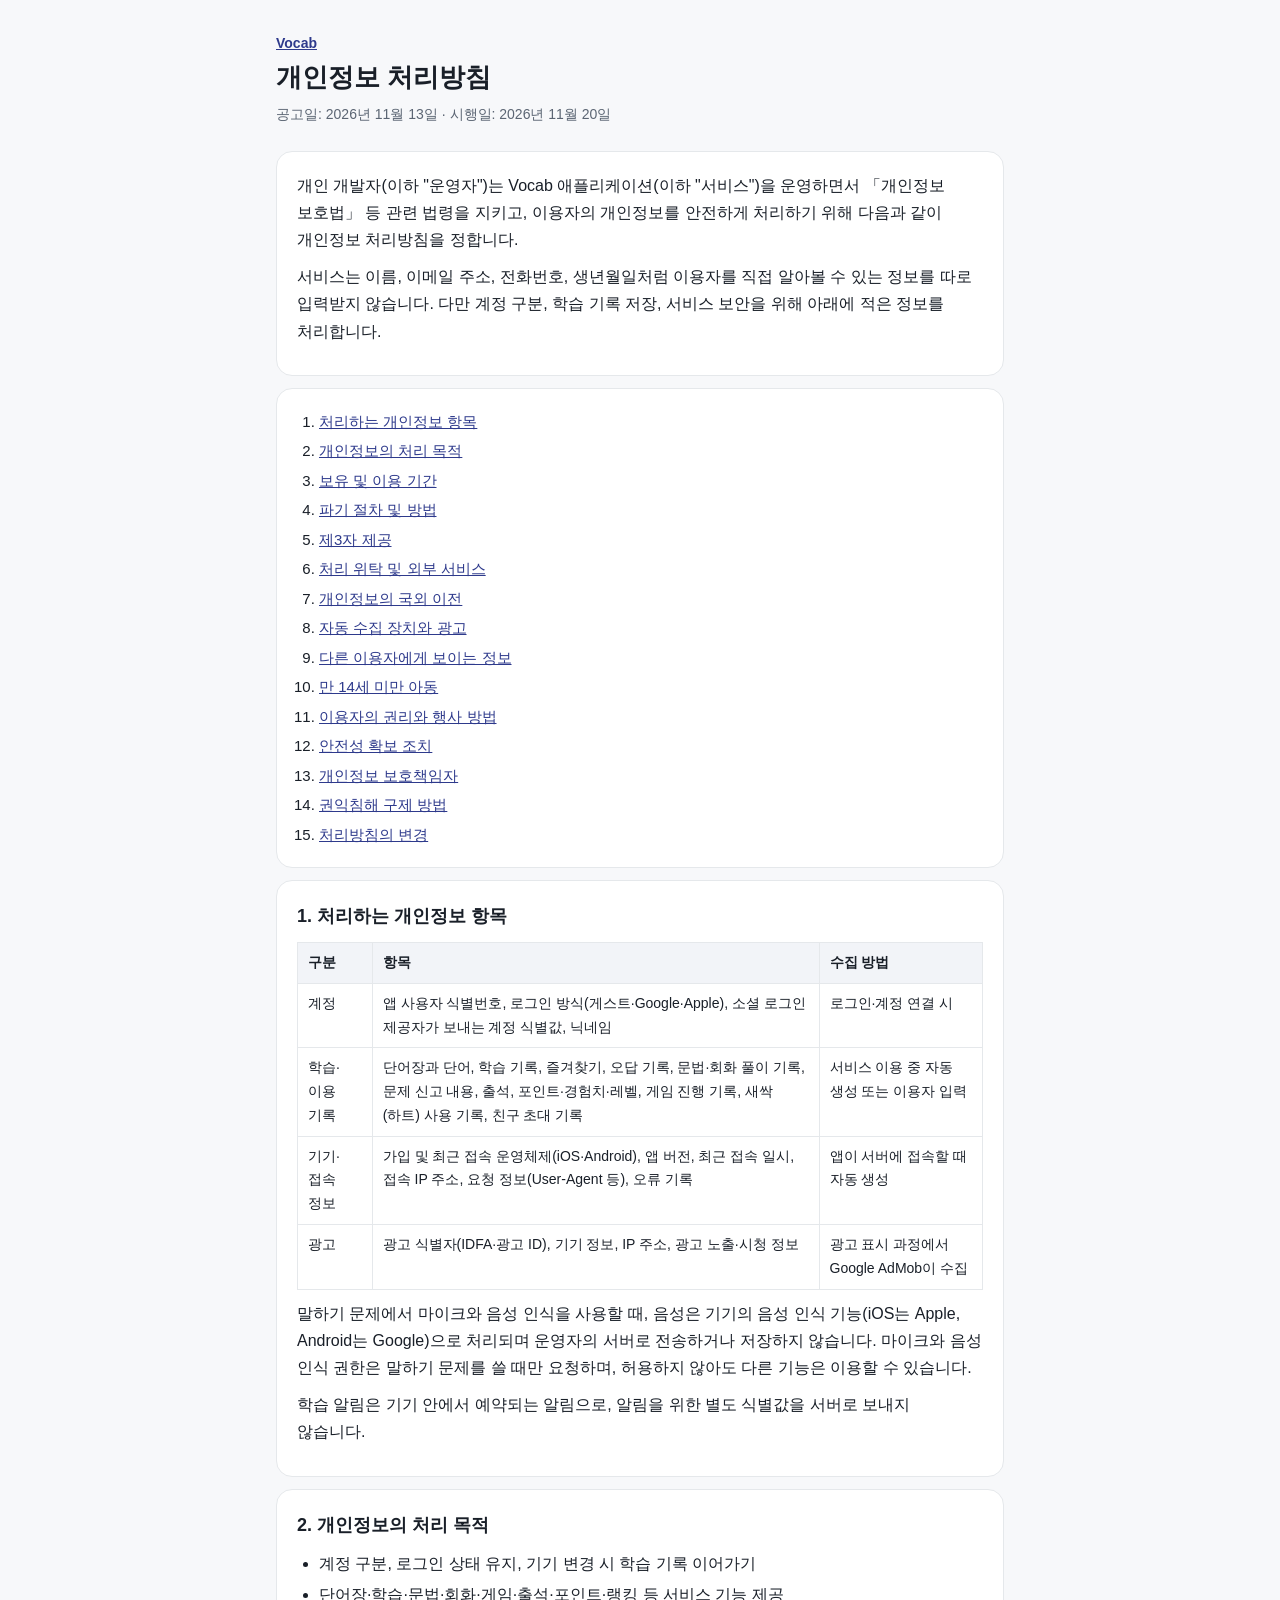
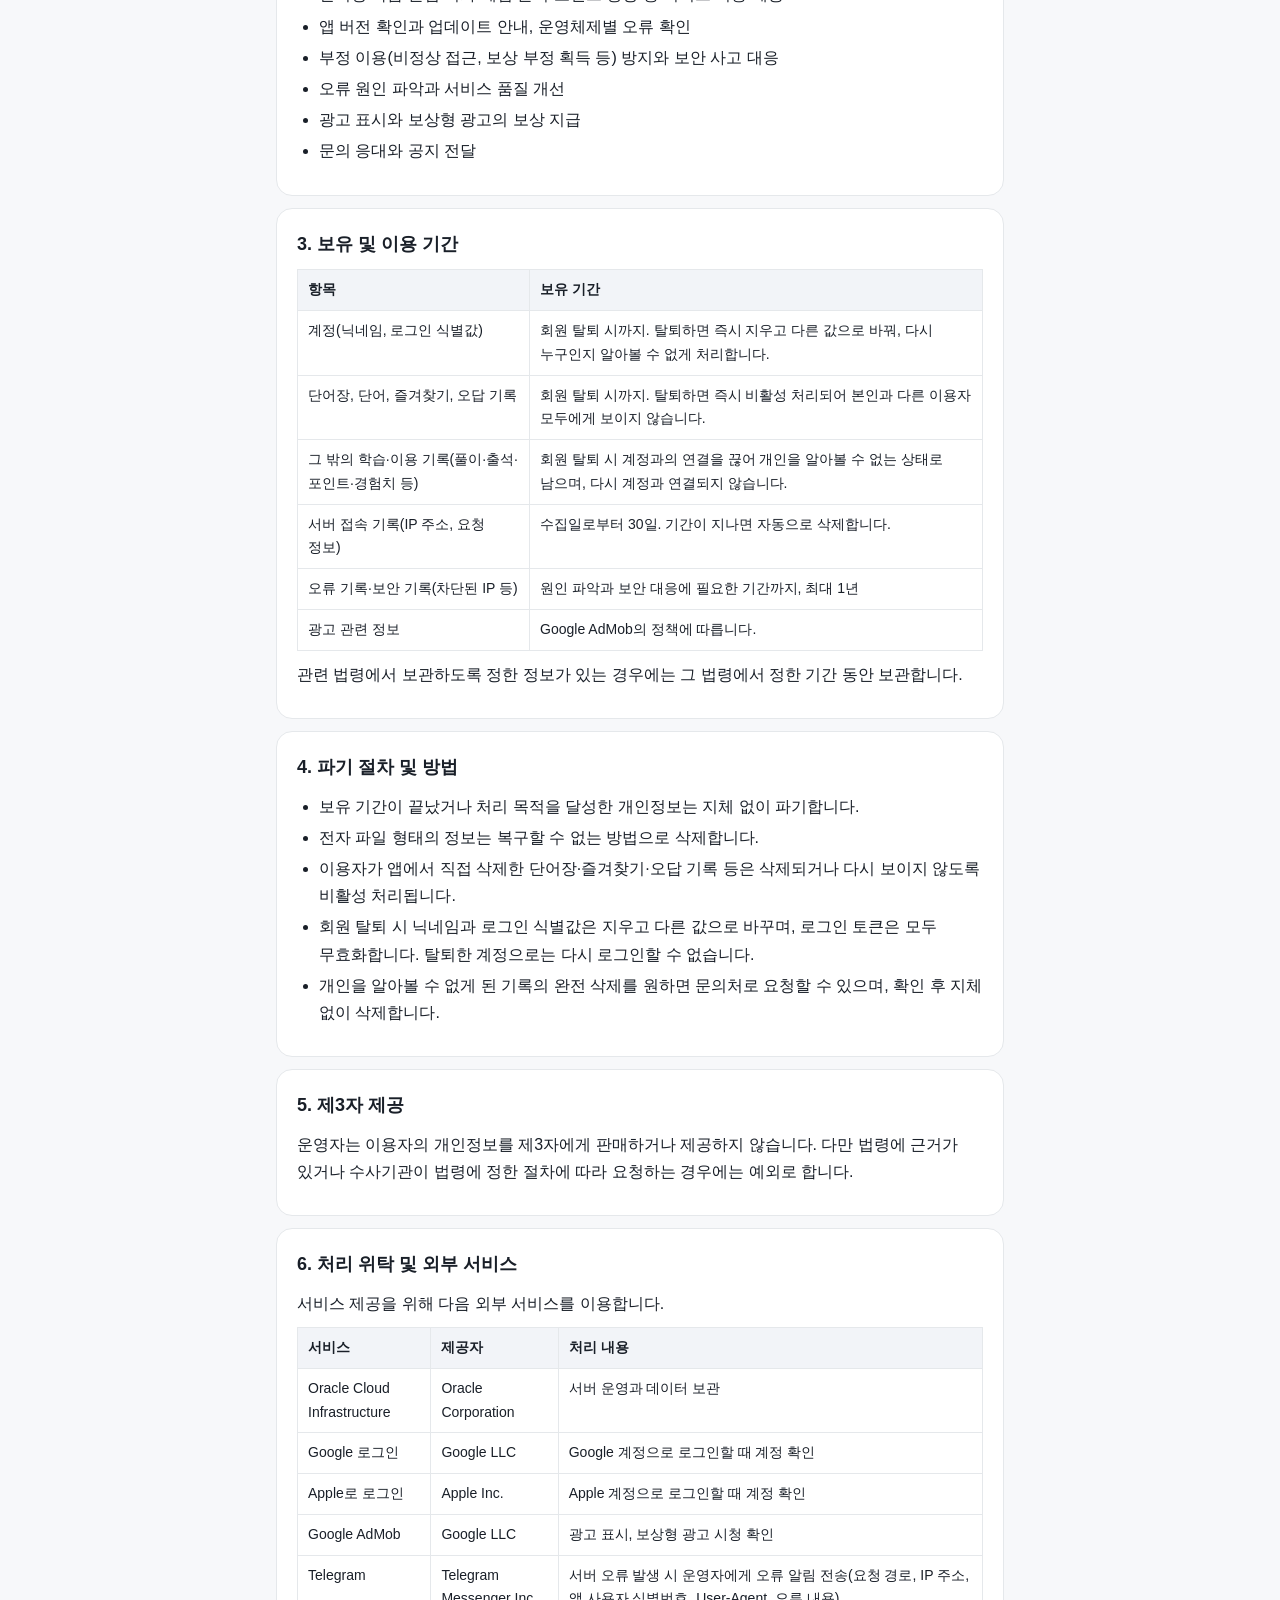
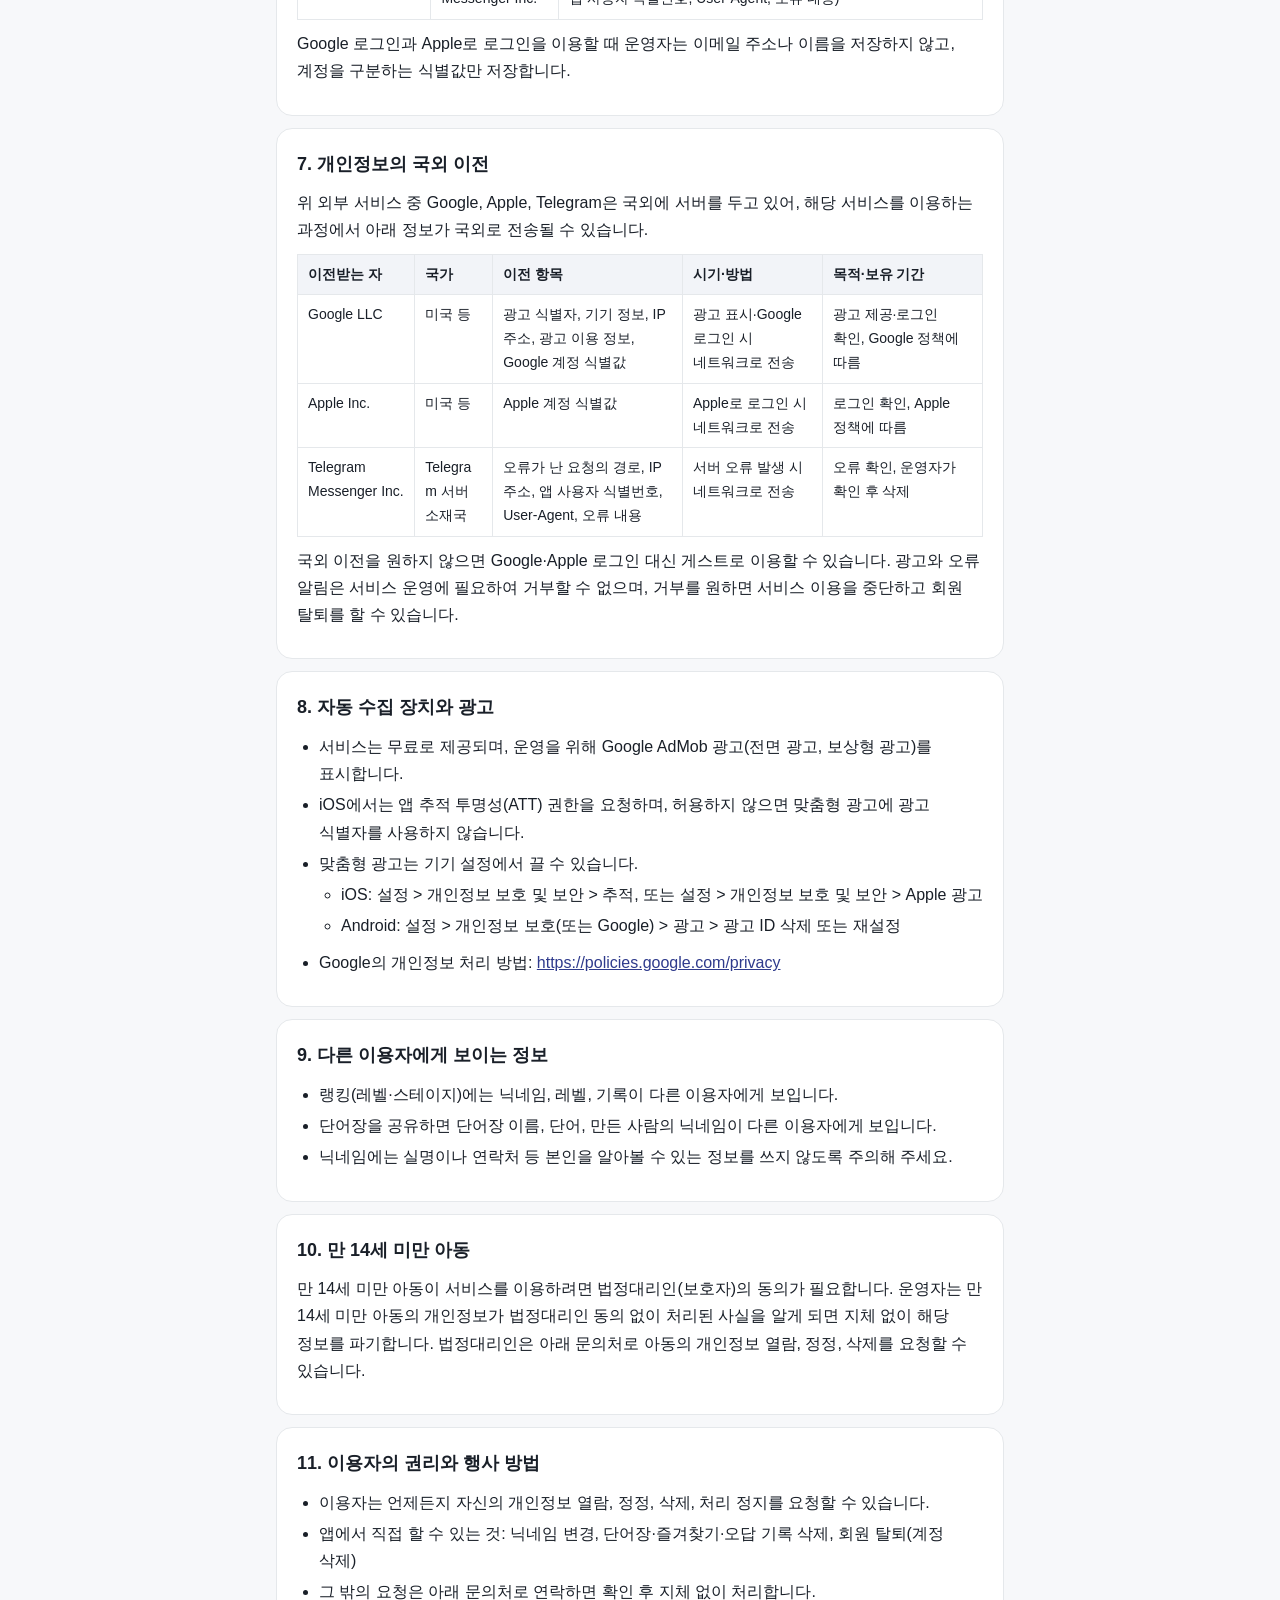
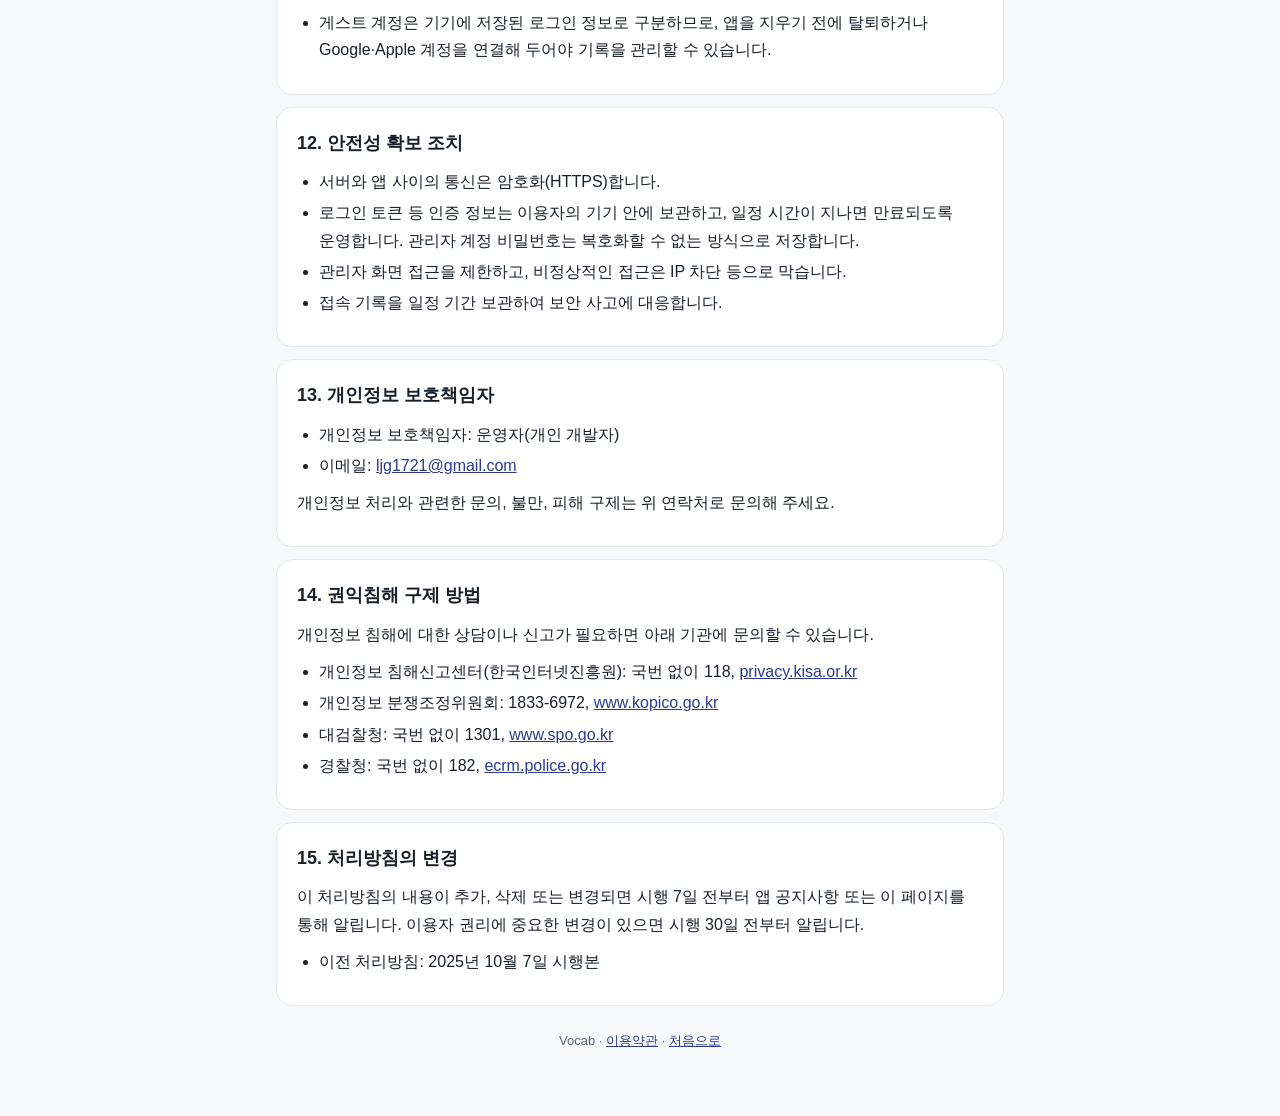
==== privacy.html @ 6ffd64c1 "이용약관·개인정보 처리방침 페이지 Co-Authored-By: Claude Opus 5.5 <noreply@anthropic.com> Claude-Session: https://c" ====
<!doctype html>
<html lang="ko">
<head>
<meta charset="utf-8">
<meta name="viewport" content="width=device-width, initial-scale=1">
<title>Vocab 개인정보 처리방침</title>
<meta name="description" content="Vocab 앱 개인정보 처리방침">
<link rel="stylesheet" href="style.css">
</head>
<body>
<main>
  <header class="doc">
    <div class="app"><a href="./">Vocab</a></div>
    <h1>개인정보 처리방침</h1>
    <div class="dates">공고일: 2026년 11월 13일 · 시행일: 2026년 11월 20일</div>
  </header>

  <div class="intro">
    <p>개인 개발자(이하 "운영자")는 Vocab 애플리케이션(이하 "서비스")을 운영하면서 「개인정보 보호법」 등 관련 법령을 지키고, 이용자의 개인정보를 안전하게 처리하기 위해 다음과 같이 개인정보 처리방침을 정합니다.</p>
    <p>서비스는 이름, 이메일 주소, 전화번호, 생년월일처럼 이용자를 직접 알아볼 수 있는 정보를 따로 입력받지 않습니다. 다만 계정 구분, 학습 기록 저장, 서비스 보안을 위해 아래에 적은 정보를 처리합니다.</p>
  </div>

  <nav class="toc" aria-label="목차">
    <ol>
      <li><a href="#s1">처리하는 개인정보 항목</a></li>
      <li><a href="#s2">개인정보의 처리 목적</a></li>
      <li><a href="#s3">보유 및 이용 기간</a></li>
      <li><a href="#s4">파기 절차 및 방법</a></li>
      <li><a href="#s5">제3자 제공</a></li>
      <li><a href="#s6">처리 위탁 및 외부 서비스</a></li>
      <li><a href="#s7">개인정보의 국외 이전</a></li>
      <li><a href="#s8">자동 수집 장치와 광고</a></li>
      <li><a href="#s9">다른 이용자에게 보이는 정보</a></li>
      <li><a href="#s10">만 14세 미만 아동</a></li>
      <li><a href="#s11">이용자의 권리와 행사 방법</a></li>
      <li><a href="#s12">안전성 확보 조치</a></li>
      <li><a href="#s13">개인정보 보호책임자</a></li>
      <li><a href="#s14">권익침해 구제 방법</a></li>
      <li><a href="#s15">처리방침의 변경</a></li>
    </ol>
  </nav>

  <section id="s1">
    <h2>1. 처리하는 개인정보 항목</h2>
    <table>
      <thead><tr><th>구분</th><th>항목</th><th>수집 방법</th></tr></thead>
      <tbody>
        <tr><td>계정</td><td>앱 사용자 식별번호, 로그인 방식(게스트·Google·Apple), 소셜 로그인 제공자가 보내는 계정 식별값, 닉네임</td><td>로그인·계정 연결 시</td></tr>
        <tr><td>학습·이용 기록</td><td>단어장과 단어, 학습 기록, 즐겨찾기, 오답 기록, 문법·회화 풀이 기록, 문제 신고 내용, 출석, 포인트·경험치·레벨, 게임 진행 기록, 새싹(하트) 사용 기록, 친구 초대 기록</td><td>서비스 이용 중 자동 생성 또는 이용자 입력</td></tr>
        <tr><td>기기·접속 정보</td><td>가입 및 최근 접속 운영체제(iOS·Android), 앱 버전, 최근 접속 일시, 접속 IP 주소, 요청 정보(User-Agent 등), 오류 기록</td><td>앱이 서버에 접속할 때 자동 생성</td></tr>
        <tr><td>광고</td><td>광고 식별자(IDFA·광고 ID), 기기 정보, IP 주소, 광고 노출·시청 정보</td><td>광고 표시 과정에서 Google AdMob이 수집</td></tr>
      </tbody>
    </table>
    <p>말하기 문제에서 마이크와 음성 인식을 사용할 때, 음성은 기기의 음성 인식 기능(iOS는 Apple, Android는 Google)으로 처리되며 운영자의 서버로 전송하거나 저장하지 않습니다. 마이크와 음성 인식 권한은 말하기 문제를 쓸 때만 요청하며, 허용하지 않아도 다른 기능은 이용할 수 있습니다.</p>
    <p>학습 알림은 기기 안에서 예약되는 알림으로, 알림을 위한 별도 식별값을 서버로 보내지 않습니다.</p>
  </section>

  <section id="s2">
    <h2>2. 개인정보의 처리 목적</h2>
    <ul>
      <li>계정 구분, 로그인 상태 유지, 기기 변경 시 학습 기록 이어가기</li>
      <li>단어장·학습·문법·회화·게임·출석·포인트·랭킹 등 서비스 기능 제공</li>
      <li>앱 버전 확인과 업데이트 안내, 운영체제별 오류 확인</li>
      <li>부정 이용(비정상 접근, 보상 부정 획득 등) 방지와 보안 사고 대응</li>
      <li>오류 원인 파악과 서비스 품질 개선</li>
      <li>광고 표시와 보상형 광고의 보상 지급</li>
      <li>문의 응대와 공지 전달</li>
    </ul>
  </section>

  <section id="s3">
    <h2>3. 보유 및 이용 기간</h2>
    <table>
      <thead><tr><th>항목</th><th>보유 기간</th></tr></thead>
      <tbody>
        <tr><td>계정(닉네임, 로그인 식별값)</td><td>회원 탈퇴 시까지. 탈퇴하면 즉시 지우고 다른 값으로 바꿔, 다시 누구인지 알아볼 수 없게 처리합니다.</td></tr>
        <tr><td>단어장, 단어, 즐겨찾기, 오답 기록</td><td>회원 탈퇴 시까지. 탈퇴하면 즉시 비활성 처리되어 본인과 다른 이용자 모두에게 보이지 않습니다.</td></tr>
        <tr><td>그 밖의 학습·이용 기록(풀이·출석·포인트·경험치 등)</td><td>회원 탈퇴 시 계정과의 연결을 끊어 개인을 알아볼 수 없는 상태로 남으며, 다시 계정과 연결되지 않습니다.</td></tr>
        <tr><td>서버 접속 기록(IP 주소, 요청 정보)</td><td>수집일로부터 30일. 기간이 지나면 자동으로 삭제합니다.</td></tr>
        <tr><td>오류 기록·보안 기록(차단된 IP 등)</td><td>원인 파악과 보안 대응에 필요한 기간까지, 최대 1년</td></tr>
        <tr><td>광고 관련 정보</td><td>Google AdMob의 정책에 따릅니다.</td></tr>
      </tbody>
    </table>
    <p>관련 법령에서 보관하도록 정한 정보가 있는 경우에는 그 법령에서 정한 기간 동안 보관합니다.</p>
  </section>

  <section id="s4">
    <h2>4. 파기 절차 및 방법</h2>
    <ul>
      <li>보유 기간이 끝났거나 처리 목적을 달성한 개인정보는 지체 없이 파기합니다.</li>
      <li>전자 파일 형태의 정보는 복구할 수 없는 방법으로 삭제합니다.</li>
      <li>이용자가 앱에서 직접 삭제한 단어장·즐겨찾기·오답 기록 등은 삭제되거나 다시 보이지 않도록 비활성 처리됩니다.</li>
      <li>회원 탈퇴 시 닉네임과 로그인 식별값은 지우고 다른 값으로 바꾸며, 로그인 토큰은 모두 무효화합니다. 탈퇴한 계정으로는 다시 로그인할 수 없습니다.</li>
      <li>개인을 알아볼 수 없게 된 기록의 완전 삭제를 원하면 문의처로 요청할 수 있으며, 확인 후 지체 없이 삭제합니다.</li>
    </ul>
  </section>

  <section id="s5">
    <h2>5. 제3자 제공</h2>
    <p>운영자는 이용자의 개인정보를 제3자에게 판매하거나 제공하지 않습니다. 다만 법령에 근거가 있거나 수사기관이 법령에 정한 절차에 따라 요청하는 경우에는 예외로 합니다.</p>
  </section>

  <section id="s6">
    <h2>6. 처리 위탁 및 외부 서비스</h2>
    <p>서비스 제공을 위해 다음 외부 서비스를 이용합니다.</p>
    <table>
      <thead><tr><th>서비스</th><th>제공자</th><th>처리 내용</th></tr></thead>
      <tbody>
        <tr><td>Oracle Cloud Infrastructure</td><td>Oracle Corporation</td><td>서버 운영과 데이터 보관</td></tr>
        <tr><td>Google 로그인</td><td>Google LLC</td><td>Google 계정으로 로그인할 때 계정 확인</td></tr>
        <tr><td>Apple로 로그인</td><td>Apple Inc.</td><td>Apple 계정으로 로그인할 때 계정 확인</td></tr>
        <tr><td>Google AdMob</td><td>Google LLC</td><td>광고 표시, 보상형 광고 시청 확인</td></tr>
        <tr><td>Telegram</td><td>Telegram Messenger Inc.</td><td>서버 오류 발생 시 운영자에게 오류 알림 전송(요청 경로, IP 주소, 앱 사용자 식별번호, User-Agent, 오류 내용)</td></tr>
      </tbody>
    </table>
    <p>Google 로그인과 Apple로 로그인을 이용할 때 운영자는 이메일 주소나 이름을 저장하지 않고, 계정을 구분하는 식별값만 저장합니다.</p>
  </section>

  <section id="s7">
    <h2>7. 개인정보의 국외 이전</h2>
    <p>위 외부 서비스 중 Google, Apple, Telegram은 국외에 서버를 두고 있어, 해당 서비스를 이용하는 과정에서 아래 정보가 국외로 전송될 수 있습니다.</p>
    <table>
      <thead><tr><th>이전받는 자</th><th>국가</th><th>이전 항목</th><th>시기·방법</th><th>목적·보유 기간</th></tr></thead>
      <tbody>
        <tr><td>Google LLC</td><td>미국 등</td><td>광고 식별자, 기기 정보, IP 주소, 광고 이용 정보, Google 계정 식별값</td><td>광고 표시·Google 로그인 시 네트워크로 전송</td><td>광고 제공·로그인 확인, Google 정책에 따름</td></tr>
        <tr><td>Apple Inc.</td><td>미국 등</td><td>Apple 계정 식별값</td><td>Apple로 로그인 시 네트워크로 전송</td><td>로그인 확인, Apple 정책에 따름</td></tr>
        <tr><td>Telegram Messenger Inc.</td><td>Telegram 서버 소재국</td><td>오류가 난 요청의 경로, IP 주소, 앱 사용자 식별번호, User-Agent, 오류 내용</td><td>서버 오류 발생 시 네트워크로 전송</td><td>오류 확인, 운영자가 확인 후 삭제</td></tr>
      </tbody>
    </table>
    <p>국외 이전을 원하지 않으면 Google·Apple 로그인 대신 게스트로 이용할 수 있습니다. 광고와 오류 알림은 서비스 운영에 필요하여 거부할 수 없으며, 거부를 원하면 서비스 이용을 중단하고 회원 탈퇴를 할 수 있습니다.</p>
  </section>

  <section id="s8">
    <h2>8. 자동 수집 장치와 광고</h2>
    <ul>
      <li>서비스는 무료로 제공되며, 운영을 위해 Google AdMob 광고(전면 광고, 보상형 광고)를 표시합니다.</li>
      <li>iOS에서는 앱 추적 투명성(ATT) 권한을 요청하며, 허용하지 않으면 맞춤형 광고에 광고 식별자를 사용하지 않습니다.</li>
      <li>맞춤형 광고는 기기 설정에서 끌 수 있습니다.
        <ul>
          <li>iOS: 설정 &gt; 개인정보 보호 및 보안 &gt; 추적, 또는 설정 &gt; 개인정보 보호 및 보안 &gt; Apple 광고</li>
          <li>Android: 설정 &gt; 개인정보 보호(또는 Google) &gt; 광고 &gt; 광고 ID 삭제 또는 재설정</li>
        </ul>
      </li>
      <li>Google의 개인정보 처리 방법: <a href="https://policies.google.com/privacy" rel="noopener">https://policies.google.com/privacy</a></li>
    </ul>
  </section>

  <section id="s9">
    <h2>9. 다른 이용자에게 보이는 정보</h2>
    <ul>
      <li>랭킹(레벨·스테이지)에는 닉네임, 레벨, 기록이 다른 이용자에게 보입니다.</li>
      <li>단어장을 공유하면 단어장 이름, 단어, 만든 사람의 닉네임이 다른 이용자에게 보입니다.</li>
      <li>닉네임에는 실명이나 연락처 등 본인을 알아볼 수 있는 정보를 쓰지 않도록 주의해 주세요.</li>
    </ul>
  </section>

  <section id="s10">
    <h2>10. 만 14세 미만 아동</h2>
    <p>만 14세 미만 아동이 서비스를 이용하려면 법정대리인(보호자)의 동의가 필요합니다. 운영자는 만 14세 미만 아동의 개인정보가 법정대리인 동의 없이 처리된 사실을 알게 되면 지체 없이 해당 정보를 파기합니다. 법정대리인은 아래 문의처로 아동의 개인정보 열람, 정정, 삭제를 요청할 수 있습니다.</p>
  </section>

  <section id="s11">
    <h2>11. 이용자의 권리와 행사 방법</h2>
    <ul>
      <li>이용자는 언제든지 자신의 개인정보 열람, 정정, 삭제, 처리 정지를 요청할 수 있습니다.</li>
      <li>앱에서 직접 할 수 있는 것: 닉네임 변경, 단어장·즐겨찾기·오답 기록 삭제, 회원 탈퇴(계정 삭제)</li>
      <li>그 밖의 요청은 아래 문의처로 연락하면 확인 후 지체 없이 처리합니다.</li>
      <li>게스트 계정은 기기에 저장된 로그인 정보로 구분하므로, 앱을 지우기 전에 탈퇴하거나 Google·Apple 계정을 연결해 두어야 기록을 관리할 수 있습니다.</li>
    </ul>
  </section>

  <section id="s12">
    <h2>12. 안전성 확보 조치</h2>
    <ul>
      <li>서버와 앱 사이의 통신은 암호화(HTTPS)합니다.</li>
      <li>로그인 토큰 등 인증 정보는 이용자의 기기 안에 보관하고, 일정 시간이 지나면 만료되도록 운영합니다. 관리자 계정 비밀번호는 복호화할 수 없는 방식으로 저장합니다.</li>
      <li>관리자 화면 접근을 제한하고, 비정상적인 접근은 IP 차단 등으로 막습니다.</li>
      <li>접속 기록을 일정 기간 보관하여 보안 사고에 대응합니다.</li>
    </ul>
  </section>

  <section id="s13">
    <h2>13. 개인정보 보호책임자</h2>
    <ul>
      <li>개인정보 보호책임자: 운영자(개인 개발자)</li>
      <li>이메일: <a href="mailto:ljg1721@gmail.com">ljg1721@gmail.com</a></li>
    </ul>
    <p>개인정보 처리와 관련한 문의, 불만, 피해 구제는 위 연락처로 문의해 주세요.</p>
  </section>

  <section id="s14">
    <h2>14. 권익침해 구제 방법</h2>
    <p>개인정보 침해에 대한 상담이나 신고가 필요하면 아래 기관에 문의할 수 있습니다.</p>
    <ul>
      <li>개인정보 침해신고센터(한국인터넷진흥원): 국번 없이 118, <a href="https://privacy.kisa.or.kr" rel="noopener">privacy.kisa.or.kr</a></li>
      <li>개인정보 분쟁조정위원회: 1833-6972, <a href="https://www.kopico.go.kr" rel="noopener">www.kopico.go.kr</a></li>
      <li>대검찰청: 국번 없이 1301, <a href="https://www.spo.go.kr" rel="noopener">www.spo.go.kr</a></li>
      <li>경찰청: 국번 없이 182, <a href="https://ecrm.police.go.kr" rel="noopener">ecrm.police.go.kr</a></li>
    </ul>
  </section>

  <section id="s15">
    <h2>15. 처리방침의 변경</h2>
    <p>이 처리방침의 내용이 추가, 삭제 또는 변경되면 시행 7일 전부터 앱 공지사항 또는 이 페이지를 통해 알립니다. 이용자 권리에 중요한 변경이 있으면 시행 30일 전부터 알립니다.</p>
    <ul>
      <li>이전 처리방침: 2025년 10월 7일 시행본</li>
    </ul>
  </section>

  <footer>Vocab · <a href="terms.html">이용약관</a> · <a href="./">처음으로</a></footer>
</main>
</body>
</html>
---- style.css ----
:root {
  --bg: #F7F8FA;
  --card: #FFFFFF;
  --ink: #191F28;
  --muted: #5B6573;
  --line: #E5E8EB;
  --accent: #2E3A8C;
  --soft: #F2F4F8;
}
@media (prefers-color-scheme: dark) {
  :root {
    --bg: #101318;
    --card: #1A1E25;
    --ink: #EEF1F4;
    --muted: #A3ADB8;
    --line: #2A2F38;
    --accent: #9BAAF5;
    --soft: #222731;
  }
}
* { box-sizing: border-box; }
html { -webkit-text-size-adjust: 100%; }
body {
  margin: 0;
  background: var(--bg);
  color: var(--ink);
  font-family: -apple-system, BlinkMacSystemFont, "Apple SD Gothic Neo", "Noto Sans KR", "Malgun Gothic", sans-serif;
  font-size: 16px;
  line-height: 1.7;
  word-break: keep-all;
  overflow-wrap: anywhere;
}
main { max-width: 760px; margin: 0 auto; padding: 32px 16px 64px; }
header.doc { margin-bottom: 24px; }
header.doc .app { font-size: 14px; font-weight: 700; color: var(--accent); }
h1 { font-size: 26px; line-height: 1.35; margin: 4px 0 8px; }
.dates { font-size: 14px; color: var(--muted); }
.intro, section { background: var(--card); border: 1px solid var(--line); border-radius: 16px; padding: 20px; margin-bottom: 12px; }
h2 { font-size: 18px; margin: 0 0 10px; }
h3 { font-size: 16px; margin: 16px 0 6px; }
p { margin: 0 0 10px; }
ul, ol { margin: 0 0 10px; padding-left: 22px; }
li { margin: 4px 0; }
table { width: 100%; border-collapse: collapse; font-size: 14px; margin: 6px 0 10px; display: block; overflow-x: auto; }
th, td { border: 1px solid var(--line); padding: 8px 10px; text-align: left; vertical-align: top; }
th { background: var(--soft); white-space: nowrap; }
a { color: var(--accent); }
nav.toc { background: var(--card); border: 1px solid var(--line); border-radius: 16px; padding: 16px 20px; margin-bottom: 12px; font-size: 15px; }
nav.toc ol { margin: 0; }
.cards { display: grid; gap: 12px; }
.card-link { display: block; background: var(--card); border: 1px solid var(--line); border-radius: 16px; padding: 18px 20px; text-decoration: none; color: var(--ink); }
.card-link strong { display: block; font-size: 17px; }
.card-link span { color: var(--muted); font-size: 14px; }
footer { margin-top: 24px; font-size: 13px; color: var(--muted); text-align: center; }
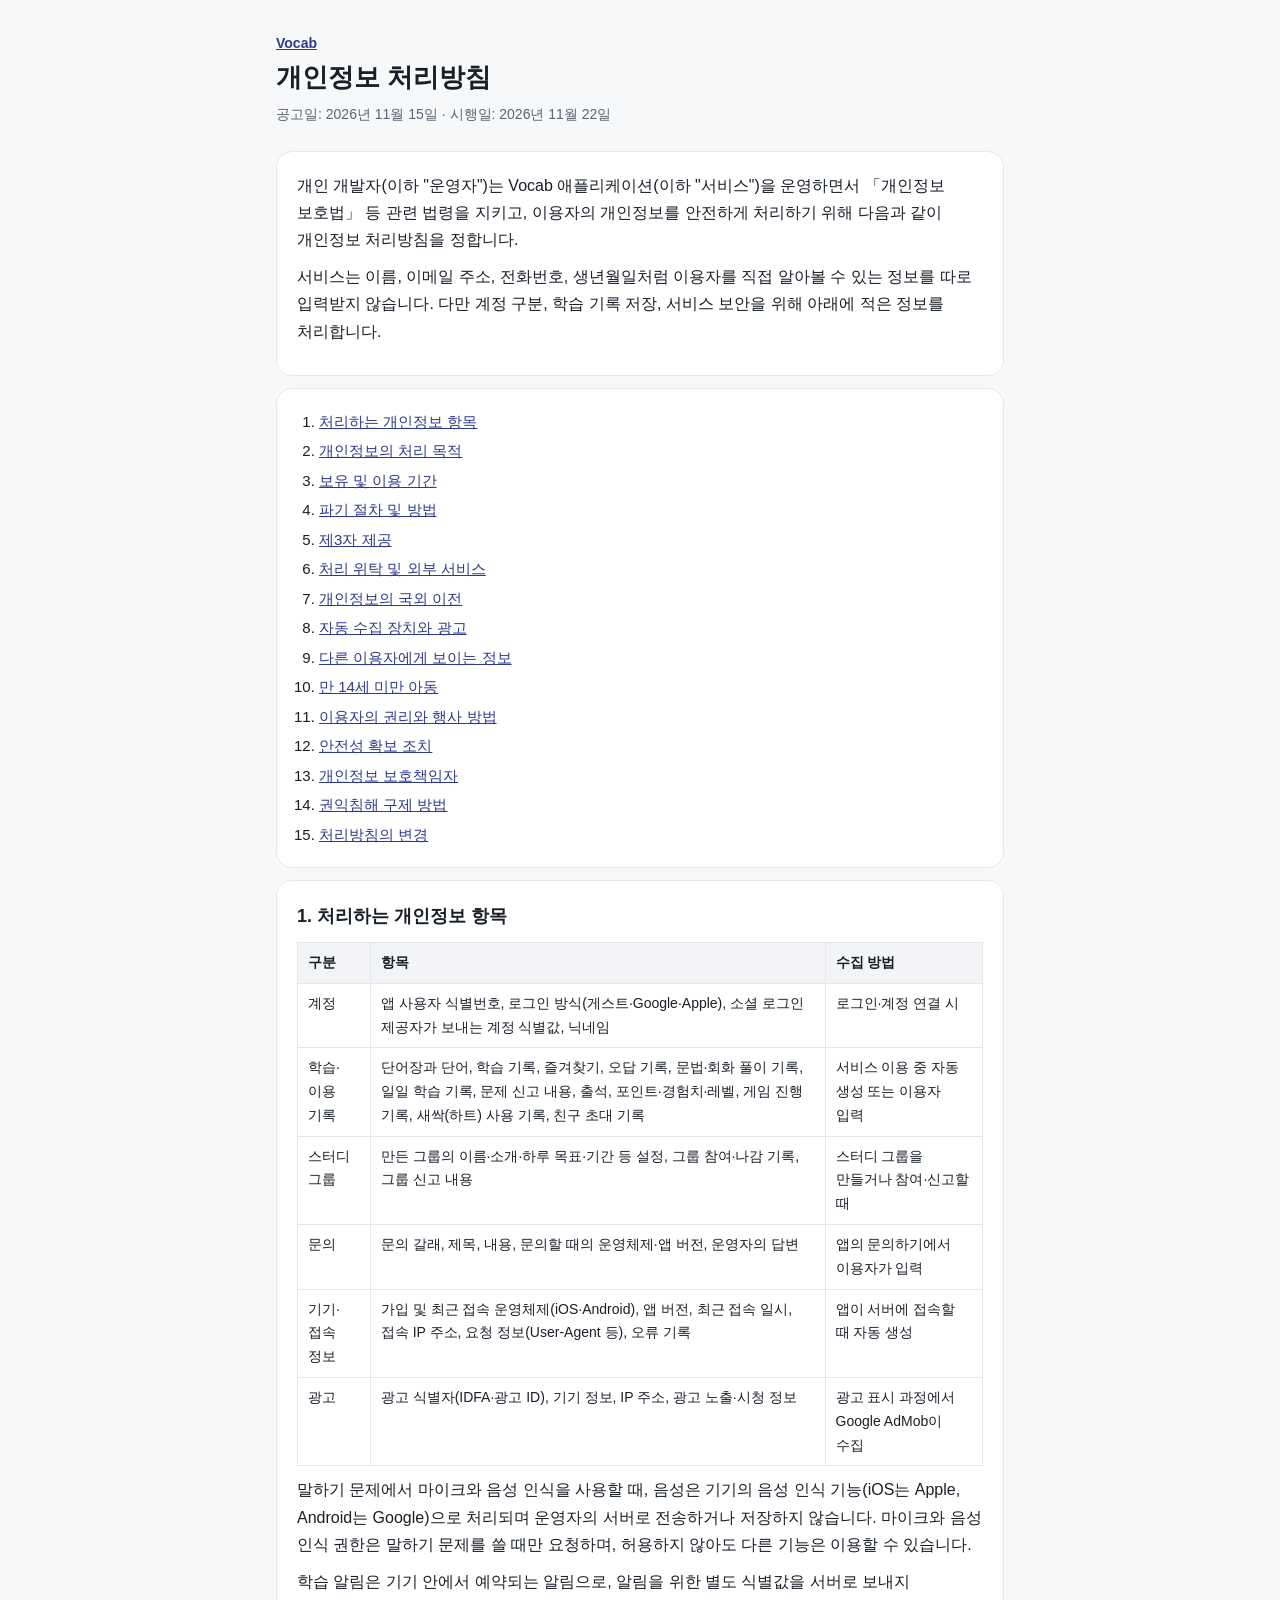
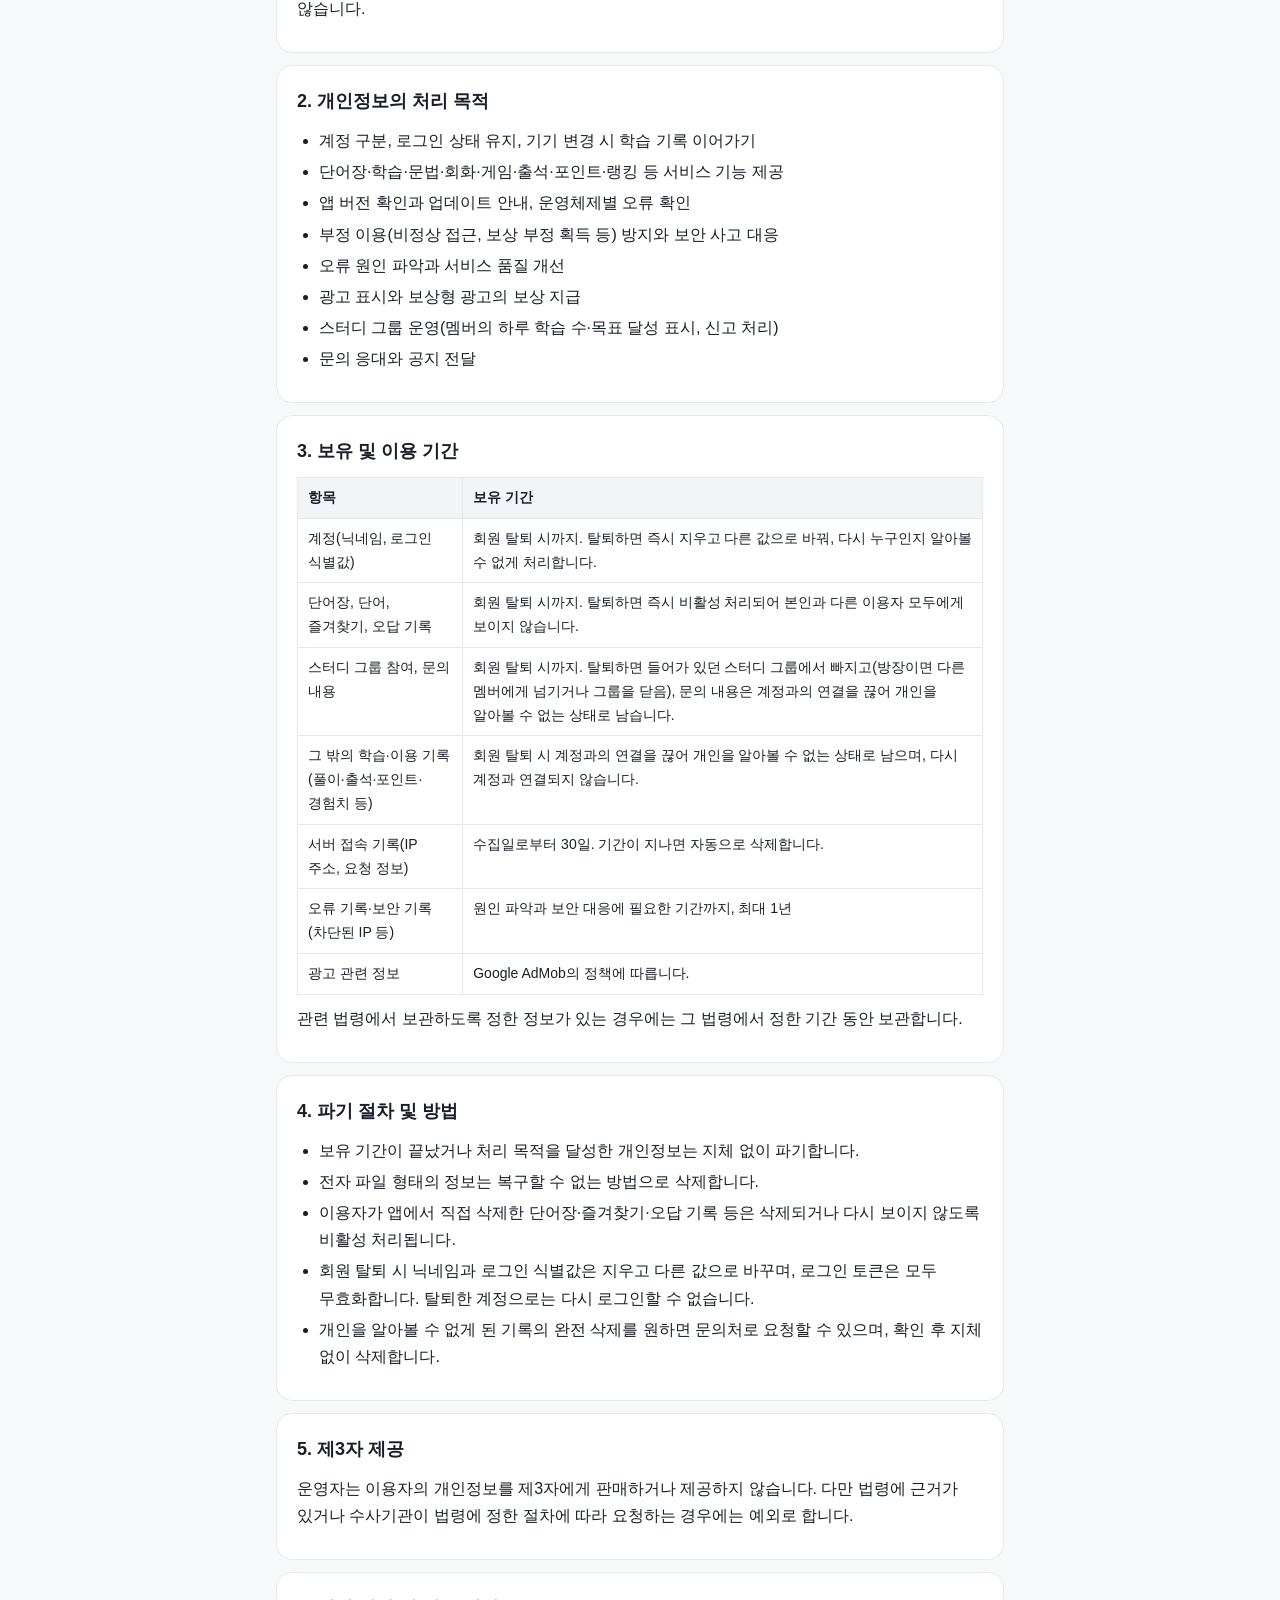
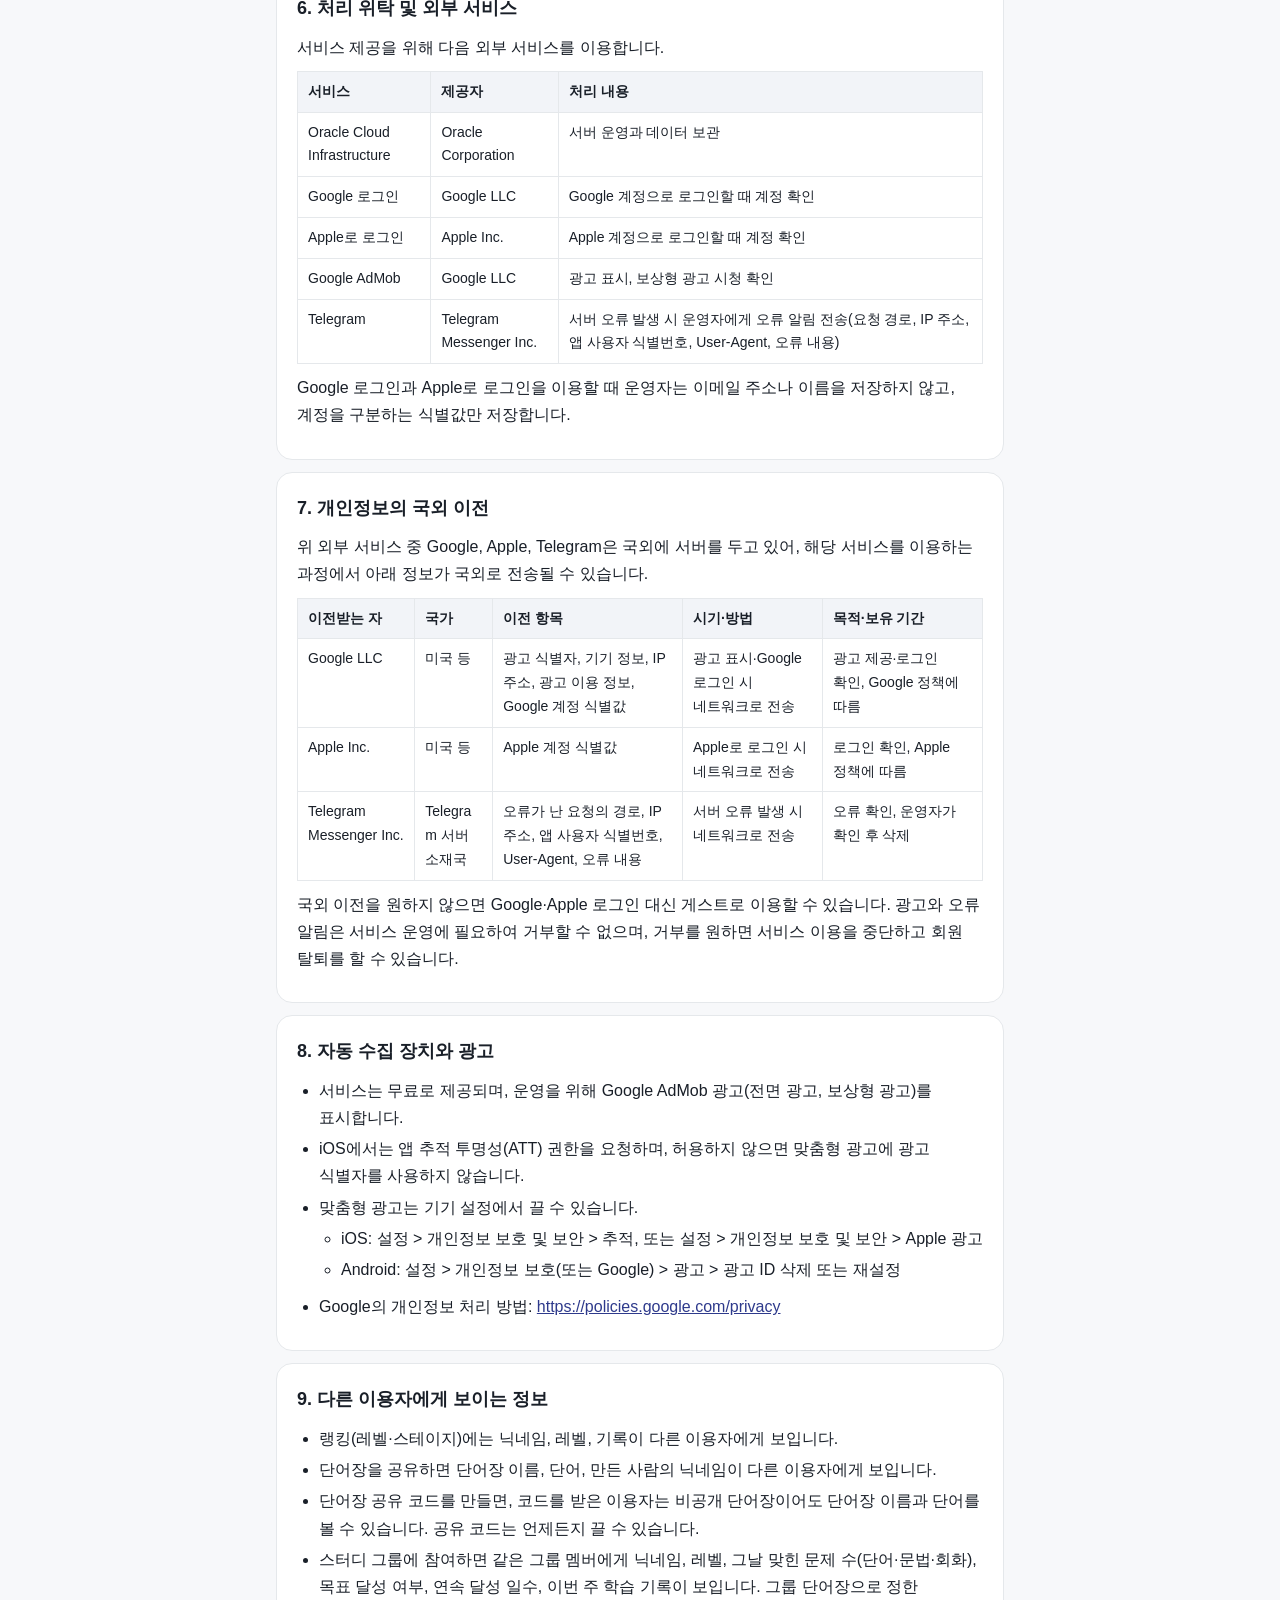
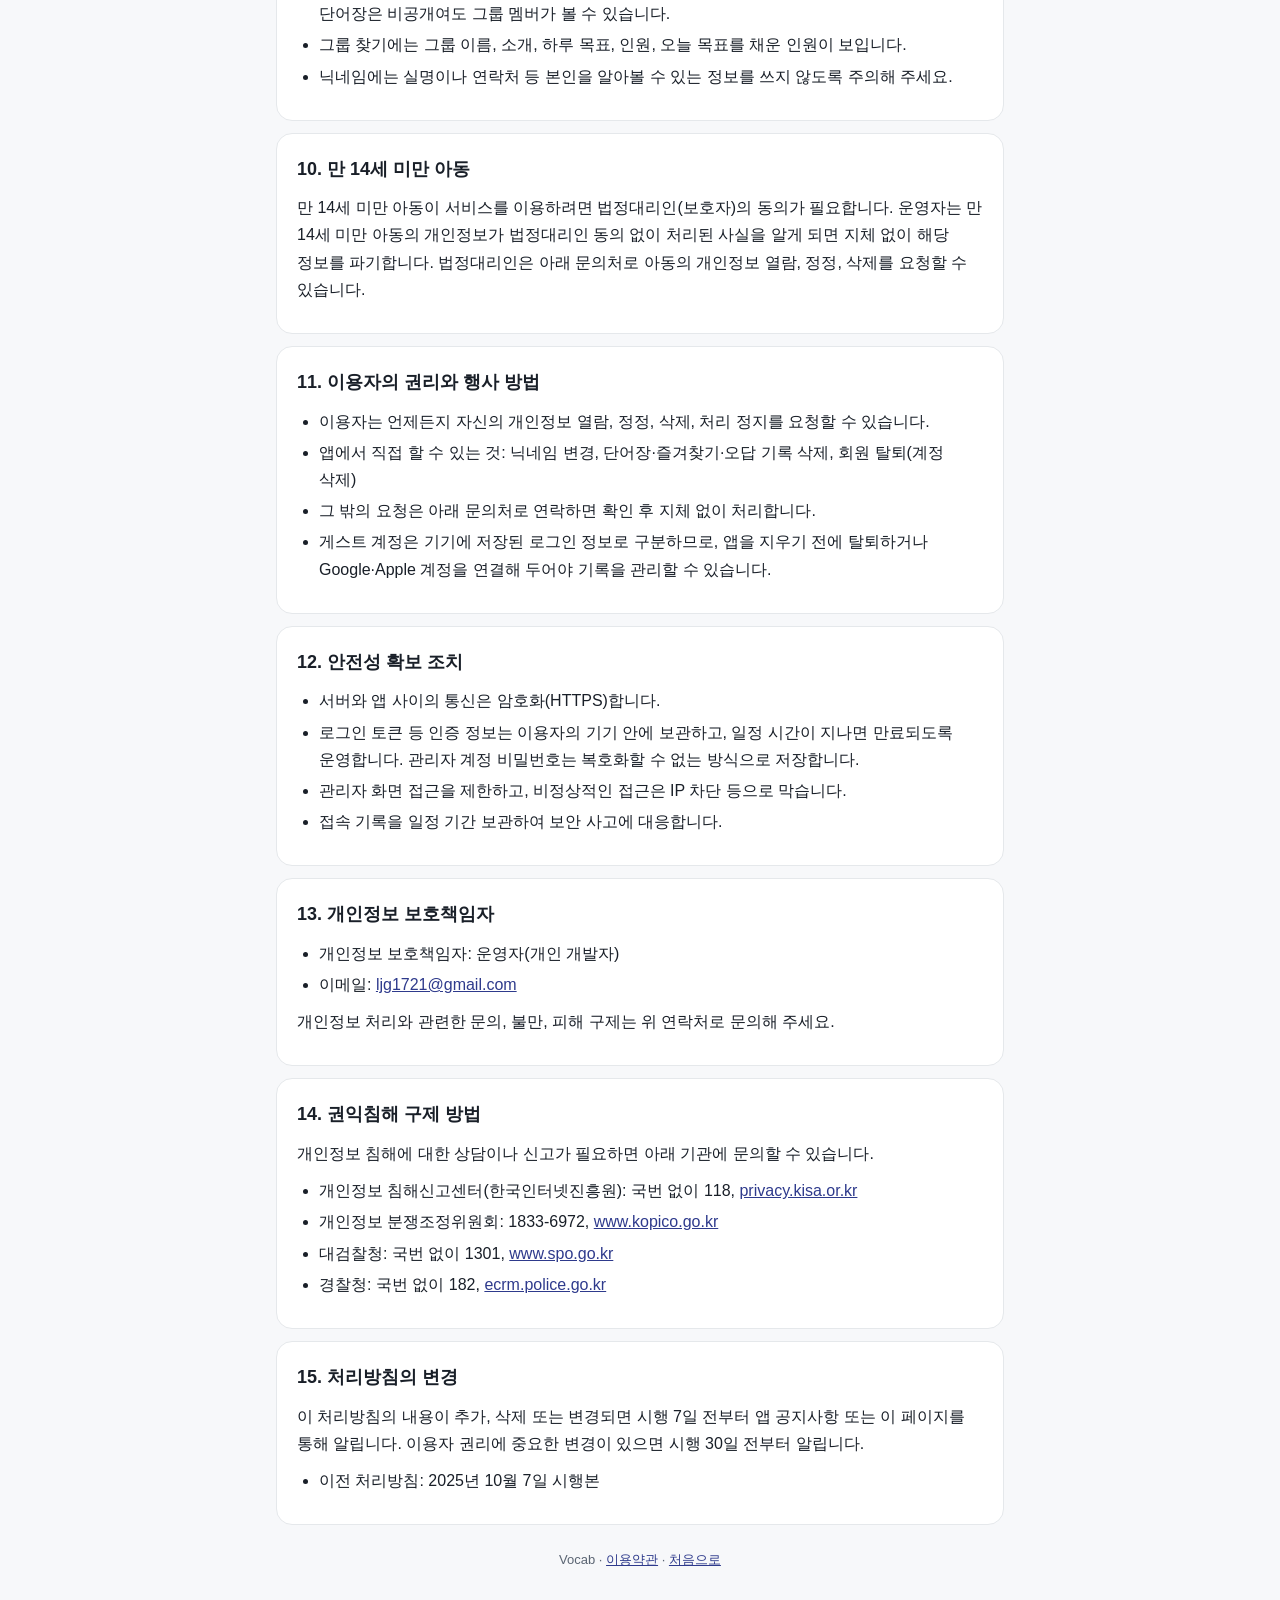
==== commit d69c7972: "스터디 그룹 · 일일 학습 · 문의 · 단어장 공유 코드 내용 추가 (11/22 시행) Co-Authored-By: Claude Opus 5.5 <noreply@anthropic." ====
--- a/privacy.html
+++ b/privacy.html
@@ -12,7 +12,7 @@
   <header class="doc">
     <div class="app"><a href="./">Vocab</a></div>
     <h1>개인정보 처리방침</h1>
-    <div class="dates">공고일: 2026년 11월 13일 · 시행일: 2026년 11월 20일</div>
+    <div class="dates">공고일: 2026년 11월 15일 · 시행일: 2026년 11월 22일</div>
   </header>
 
   <div class="intro">
@@ -46,7 +46,9 @@
       <thead><tr><th>구분</th><th>항목</th><th>수집 방법</th></tr></thead>
       <tbody>
         <tr><td>계정</td><td>앱 사용자 식별번호, 로그인 방식(게스트·Google·Apple), 소셜 로그인 제공자가 보내는 계정 식별값, 닉네임</td><td>로그인·계정 연결 시</td></tr>
-        <tr><td>학습·이용 기록</td><td>단어장과 단어, 학습 기록, 즐겨찾기, 오답 기록, 문법·회화 풀이 기록, 문제 신고 내용, 출석, 포인트·경험치·레벨, 게임 진행 기록, 새싹(하트) 사용 기록, 친구 초대 기록</td><td>서비스 이용 중 자동 생성 또는 이용자 입력</td></tr>
+        <tr><td>학습·이용 기록</td><td>단어장과 단어, 학습 기록, 즐겨찾기, 오답 기록, 문법·회화 풀이 기록, 일일 학습 기록, 문제 신고 내용, 출석, 포인트·경험치·레벨, 게임 진행 기록, 새싹(하트) 사용 기록, 친구 초대 기록</td><td>서비스 이용 중 자동 생성 또는 이용자 입력</td></tr>
+        <tr><td>스터디 그룹</td><td>만든 그룹의 이름·소개·하루 목표·기간 등 설정, 그룹 참여·나감 기록, 그룹 신고 내용</td><td>스터디 그룹을 만들거나 참여·신고할 때</td></tr>
+        <tr><td>문의</td><td>문의 갈래, 제목, 내용, 문의할 때의 운영체제·앱 버전, 운영자의 답변</td><td>앱의 문의하기에서 이용자가 입력</td></tr>
         <tr><td>기기·접속 정보</td><td>가입 및 최근 접속 운영체제(iOS·Android), 앱 버전, 최근 접속 일시, 접속 IP 주소, 요청 정보(User-Agent 등), 오류 기록</td><td>앱이 서버에 접속할 때 자동 생성</td></tr>
         <tr><td>광고</td><td>광고 식별자(IDFA·광고 ID), 기기 정보, IP 주소, 광고 노출·시청 정보</td><td>광고 표시 과정에서 Google AdMob이 수집</td></tr>
       </tbody>
@@ -64,6 +66,7 @@
       <li>부정 이용(비정상 접근, 보상 부정 획득 등) 방지와 보안 사고 대응</li>
       <li>오류 원인 파악과 서비스 품질 개선</li>
       <li>광고 표시와 보상형 광고의 보상 지급</li>
+      <li>스터디 그룹 운영(멤버의 하루 학습 수·목표 달성 표시, 신고 처리)</li>
       <li>문의 응대와 공지 전달</li>
     </ul>
   </section>
@@ -75,6 +78,7 @@
       <tbody>
         <tr><td>계정(닉네임, 로그인 식별값)</td><td>회원 탈퇴 시까지. 탈퇴하면 즉시 지우고 다른 값으로 바꿔, 다시 누구인지 알아볼 수 없게 처리합니다.</td></tr>
         <tr><td>단어장, 단어, 즐겨찾기, 오답 기록</td><td>회원 탈퇴 시까지. 탈퇴하면 즉시 비활성 처리되어 본인과 다른 이용자 모두에게 보이지 않습니다.</td></tr>
+        <tr><td>스터디 그룹 참여, 문의 내용</td><td>회원 탈퇴 시까지. 탈퇴하면 들어가 있던 스터디 그룹에서 빠지고(방장이면 다른 멤버에게 넘기거나 그룹을 닫음), 문의 내용은 계정과의 연결을 끊어 개인을 알아볼 수 없는 상태로 남습니다.</td></tr>
         <tr><td>그 밖의 학습·이용 기록(풀이·출석·포인트·경험치 등)</td><td>회원 탈퇴 시 계정과의 연결을 끊어 개인을 알아볼 수 없는 상태로 남으며, 다시 계정과 연결되지 않습니다.</td></tr>
         <tr><td>서버 접속 기록(IP 주소, 요청 정보)</td><td>수집일로부터 30일. 기간이 지나면 자동으로 삭제합니다.</td></tr>
         <tr><td>오류 기록·보안 기록(차단된 IP 등)</td><td>원인 파악과 보안 대응에 필요한 기간까지, 최대 1년</td></tr>
@@ -150,6 +154,9 @@
     <ul>
       <li>랭킹(레벨·스테이지)에는 닉네임, 레벨, 기록이 다른 이용자에게 보입니다.</li>
       <li>단어장을 공유하면 단어장 이름, 단어, 만든 사람의 닉네임이 다른 이용자에게 보입니다.</li>
+      <li>단어장 공유 코드를 만들면, 코드를 받은 이용자는 비공개 단어장이어도 단어장 이름과 단어를 볼 수 있습니다. 공유 코드는 언제든지 끌 수 있습니다.</li>
+      <li>스터디 그룹에 참여하면 같은 그룹 멤버에게 닉네임, 레벨, 그날 맞힌 문제 수(단어·문법·회화), 목표 달성 여부, 연속 달성 일수, 이번 주 학습 기록이 보입니다. 그룹 단어장으로 정한 단어장은 비공개여도 그룹 멤버가 볼 수 있습니다.</li>
+      <li>그룹 찾기에는 그룹 이름, 소개, 하루 목표, 인원, 오늘 목표를 채운 인원이 보입니다.</li>
       <li>닉네임에는 실명이나 연락처 등 본인을 알아볼 수 있는 정보를 쓰지 않도록 주의해 주세요.</li>
     </ul>
   </section>
